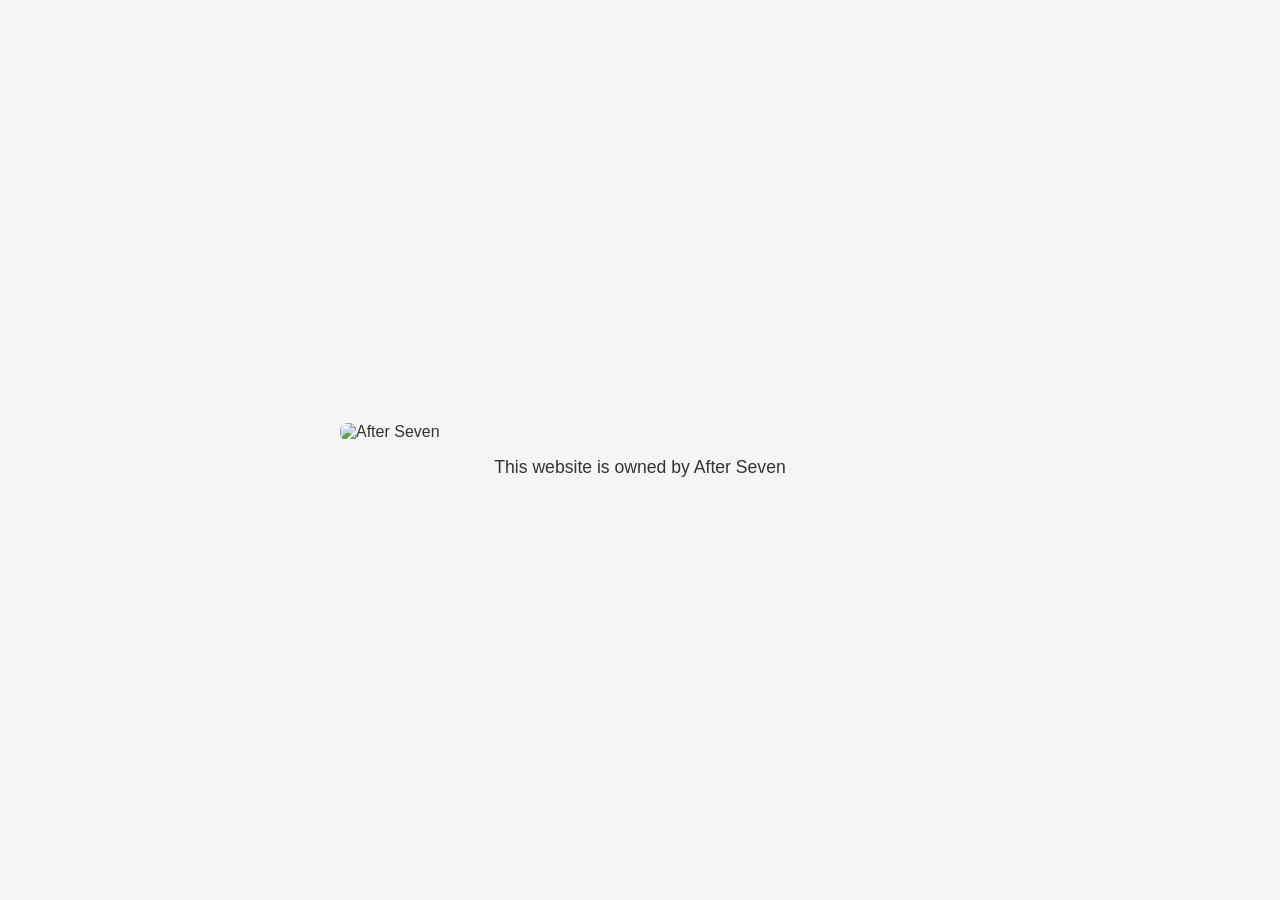
==== index.html @ 6e54cb53 "Initial project scaffold with HTML structure and assets Co-Authored-By: Claude Sonnet 4.6 <noreply@a" ====
<!DOCTYPE html>
<html lang="en">
<head>
  <meta charset="UTF-8">
  <meta name="viewport" content="width=device-width, initial-scale=1.0">
  <title>After Seven</title>
  <link rel="stylesheet" href="css/style.css">
  <link rel="stylesheet" href="css/components.css">
  <style>
    body {
      display: flex;
      flex-direction: column;
      align-items: center;
      justify-content: center;
      min-height: 100vh;
    }

    img {
      max-width: 600px;
      width: 100%;
      border-radius: 8px;
    }

    p {
      margin-top: 16px;
      font-size: 1.1rem;
    }
  </style>
</head>
<body>
  <img src="YOUR_IMAGE_URL_HERE" alt="After Seven">
  <p>This website is owned by After Seven</p>
</body>
</html>
---- css/style.css ----
* {
  box-sizing: border-box;
  margin: 0;
  padding: 0;
}

body {
  font-family: sans-serif;
  background-color: #f5f5f5;
  color: #333;
}
---- css/components.css ----
/* Reusable component styles */
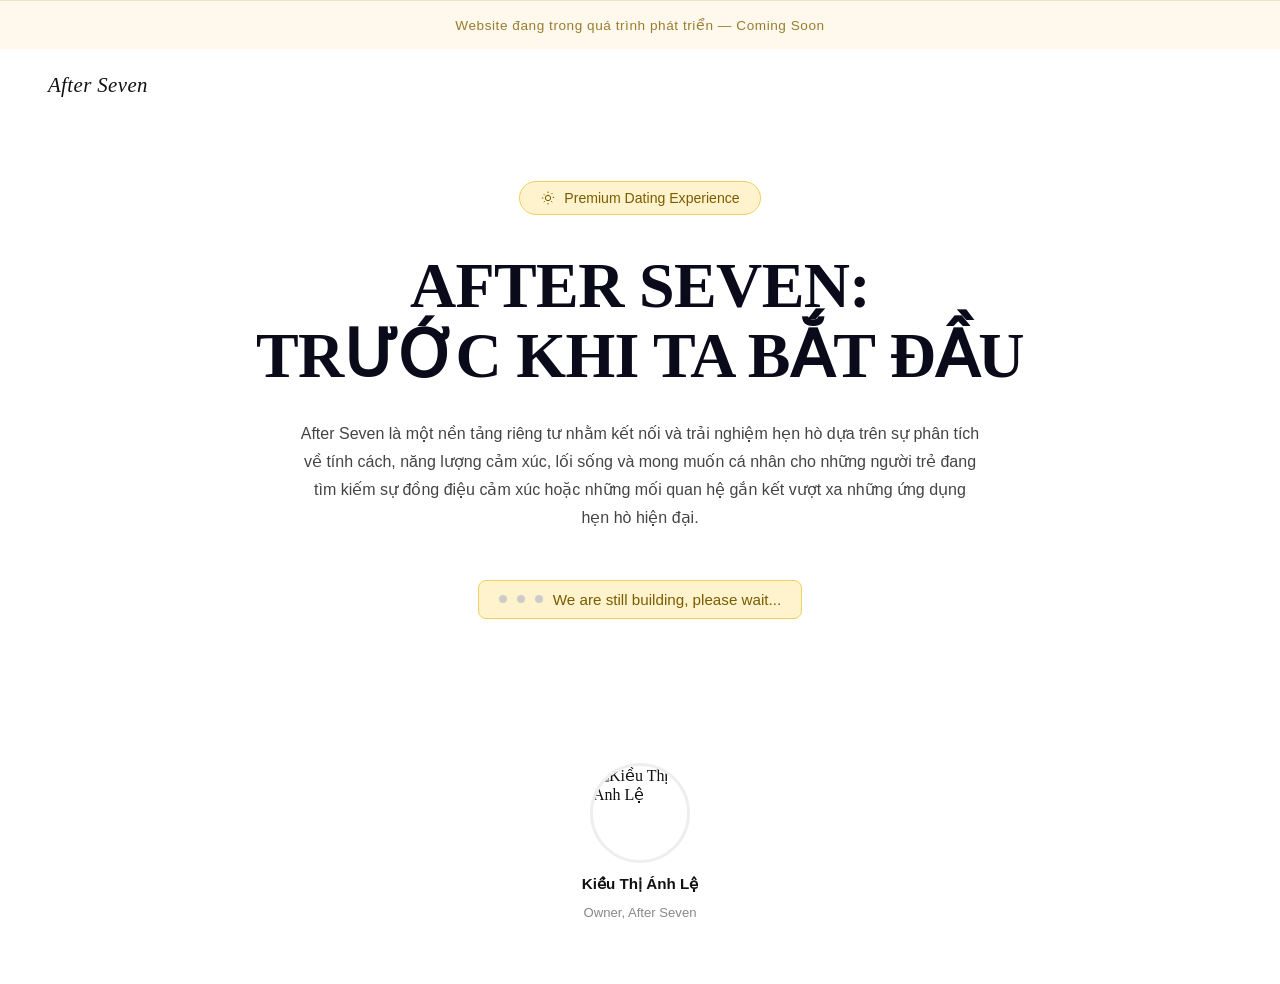
==== commit 319b1ff6: "Update landing page UI with coming-soon state and owner section Co-Authored-By: Claude Sonnet 4.6 <n" ====
--- a/index.html
+++ b/index.html
@@ -1,5 +1,5 @@
 <!DOCTYPE html>
-<html lang="en">
+<html lang="vi">
 <head>
   <meta charset="UTF-8">
   <meta name="viewport" content="width=device-width, initial-scale=1.0">
@@ -7,28 +7,204 @@
   <link rel="stylesheet" href="css/style.css">
   <link rel="stylesheet" href="css/components.css">
   <style>
+    * {
+      box-sizing: border-box;
+      margin: 0;
+      padding: 0;
+    }
+
     body {
+      font-family: 'Georgia', serif;
+      background: #fff;
+      color: #111;
+      min-height: 100vh;
+    }
+
+    /* NAV */
+    nav {
+      display: flex;
+      align-items: center;
+      justify-content: space-between;
+      padding: 24px 48px;
+    }
+
+    .nav-logo {
+      font-family: 'Georgia', serif;
+      font-style: italic;
+      font-size: 1.3rem;
+      font-weight: normal;
+      letter-spacing: 0.02em;
+    }
+
+    /* HERO */
+    .hero {
       display: flex;
       flex-direction: column;
       align-items: center;
-      justify-content: center;
-      min-height: 100vh;
-    }
-
-    img {
-      max-width: 600px;
-      width: 100%;
+      text-align: center;
+      padding: 60px 24px 80px;
+      max-width: 860px;
+      margin: 0 auto;
+    }
+
+    .badge {
+      display: inline-flex;
+      align-items: center;
+      gap: 8px;
+      background: #fff3cd;
+      border: 1px solid #f0d060;
+      border-radius: 999px;
+      padding: 8px 20px;
+      font-family: sans-serif;
+      font-size: 0.88rem;
+      color: #7a5c00;
+      margin-bottom: 36px;
+    }
+
+    .badge svg {
+      width: 16px;
+      height: 16px;
+      stroke: #7a5c00;
+      fill: none;
+      stroke-width: 1.5;
+    }
+
+    .hero h1 {
+      font-family: 'Georgia', serif;
+      font-size: clamp(2.4rem, 6vw, 4rem);
+      font-weight: 900;
+      line-height: 1.1;
+      letter-spacing: -0.01em;
+      color: #0a0a1a;
+      margin-bottom: 28px;
+    }
+
+    .hero p {
+      font-family: sans-serif;
+      font-size: 1rem;
+      line-height: 1.75;
+      color: #444;
+      max-width: 680px;
+      margin-bottom: 48px;
+    }
+
+    /* BUILDING NOTICE */
+    .building {
+      display: flex;
+      align-items: center;
+      gap: 10px;
+      font-family: sans-serif;
+      font-size: 0.95rem;
+      color: #7a5c00;
+      background: #fff3cd;
+      border: 1px solid #f0d060;
       border-radius: 8px;
-    }
-
-    p {
-      margin-top: 16px;
-      font-size: 1.1rem;
+      padding: 10px 20px;
+      margin-bottom: 64px;
+    }
+
+    .building .dot {
+      width: 8px;
+      height: 8px;
+      border-radius: 50%;
+      background: #ccc;
+      animation: pulse 1.4s ease-in-out infinite;
+    }
+
+    .building .dot:nth-child(2) { animation-delay: 0.2s; }
+    .building .dot:nth-child(3) { animation-delay: 0.4s; }
+
+    @keyframes pulse {
+      0%, 80%, 100% { opacity: 0.3; transform: scale(0.9); }
+      40% { opacity: 1; transform: scale(1.1); }
+    }
+
+    /* OWNER */
+    .owner {
+      display: flex;
+      flex-direction: column;
+      align-items: center;
+      gap: 12px;
+      padding-bottom: 64px;
+    }
+
+    .owner img {
+      width: 100px;
+      height: 100px;
+      border-radius: 50%;
+      object-fit: cover;
+      border: 3px solid #eee;
+    }
+
+    .owner-name {
+      font-family: sans-serif;
+      font-size: 0.95rem;
+      font-weight: 600;
+      color: #111;
+    }
+
+    .owner-title {
+      font-family: sans-serif;
+      font-size: 0.82rem;
+      color: #888;
+    }
+
+    /* COMING SOON BANNER */
+    .coming-soon {
+      text-align: center;
+      padding: 16px;
+      background: #fef9ec;
+      border-top: 1px solid #f0e6c0;
+      font-family: sans-serif;
+      font-size: 0.85rem;
+      color: #9a7c30;
+      letter-spacing: 0.04em;
     }
   </style>
 </head>
 <body>
-  <img src="YOUR_IMAGE_URL_HERE" alt="After Seven">
-  <p>This website is owned by After Seven</p>
+
+  <div class="coming-soon">
+    Website đang trong quá trình phát triển &mdash; Coming Soon
+  </div>
+
+  <nav>
+    <div class="nav-logo">After Seven</div>
+  </nav>
+
+  <section class="hero">
+    <div class="badge">
+      <!-- sparkle icon -->
+      <svg viewBox="0 0 24 24" xmlns="http://www.w3.org/2000/svg">
+        <path stroke-linecap="round" stroke-linejoin="round"
+          d="M12 3v1m0 16v1m8.66-10h-1M4.34 12h-1m14.95-6.95-.71.71M6.71 17.29l-.71.71m0-11.31.71.71M17.29 17.29l.71.71M12 8a4 4 0 1 0 0 8 4 4 0 0 0 0-8Z"/>
+      </svg>
+      Premium Dating Experience
+    </div>
+
+    <h1>AFTER SEVEN:<br>TRƯỚC KHI TA BẮT ĐẦU</h1>
+
+    <p>
+      After Seven là một nền tảng riêng tư nhằm kết nối và trải nghiệm hẹn hò dựa trên sự phân tích
+      về tính cách, năng lượng cảm xúc, lối sống và mong muốn cá nhân cho những người trẻ đang
+      tìm kiếm sự đồng điệu cảm xúc hoặc những mối quan hệ gắn kết vượt xa những ứng dụng hẹn
+      hò hiện đại.
+    </p>
+
+    <div class="building">
+      <span class="dot"></span>
+      <span class="dot"></span>
+      <span class="dot"></span>
+      We are still building, please wait...
+    </div>
+  </section>
+
+  <div class="owner">
+    <img src="https://scontent.fhan5-11.fna.fbcdn.net/v/t39.30808-1/549031109_4333775070180541_8718393433839243606_n.jpg?stp=dst-jpg_tt6&cstp=mx960x960&ctp=s480x480&_nc_cat=100&ccb=1-7&_nc_sid=1d2534&_nc_eui2=AeENaUhGFufyndidsKFMW6CHoy9fLB8mkPejL18sHyaQ91b7zGTlopPY50MqHDbfbHuqmyL2lcvXsLgmA7yfPsUX&_nc_ohc=wnIxgRGrm7cQ7kNvwE7G104&_nc_oc=AdqxpYU5PGSufBaKutEJc3_Bt7JQWYYvwznaQJuMi6xrhIJ7Trh1cHAeR4sSrZWbSc4&_nc_zt=24&_nc_ht=scontent.fhan5-11.fna&_nc_gid=SxeAxIdn9M-2Nd_Zi9cuxQ&_nc_ss=7b2a8&oh=00_Af_ofnrxqnzYYe_c1-Ek9IJ6Bdl3ufUy4z3HOZ7GBFa0Ag&oe=6A3747F4" alt="Kiều Thị Ánh Lệ">
+    <div class="owner-name">Kiều Thị Ánh Lệ</div>
+    <div class="owner-title">Owner, After Seven</div>
+  </div>
+
+  <script src="js/main.js"></script>
 </body>
 </html>
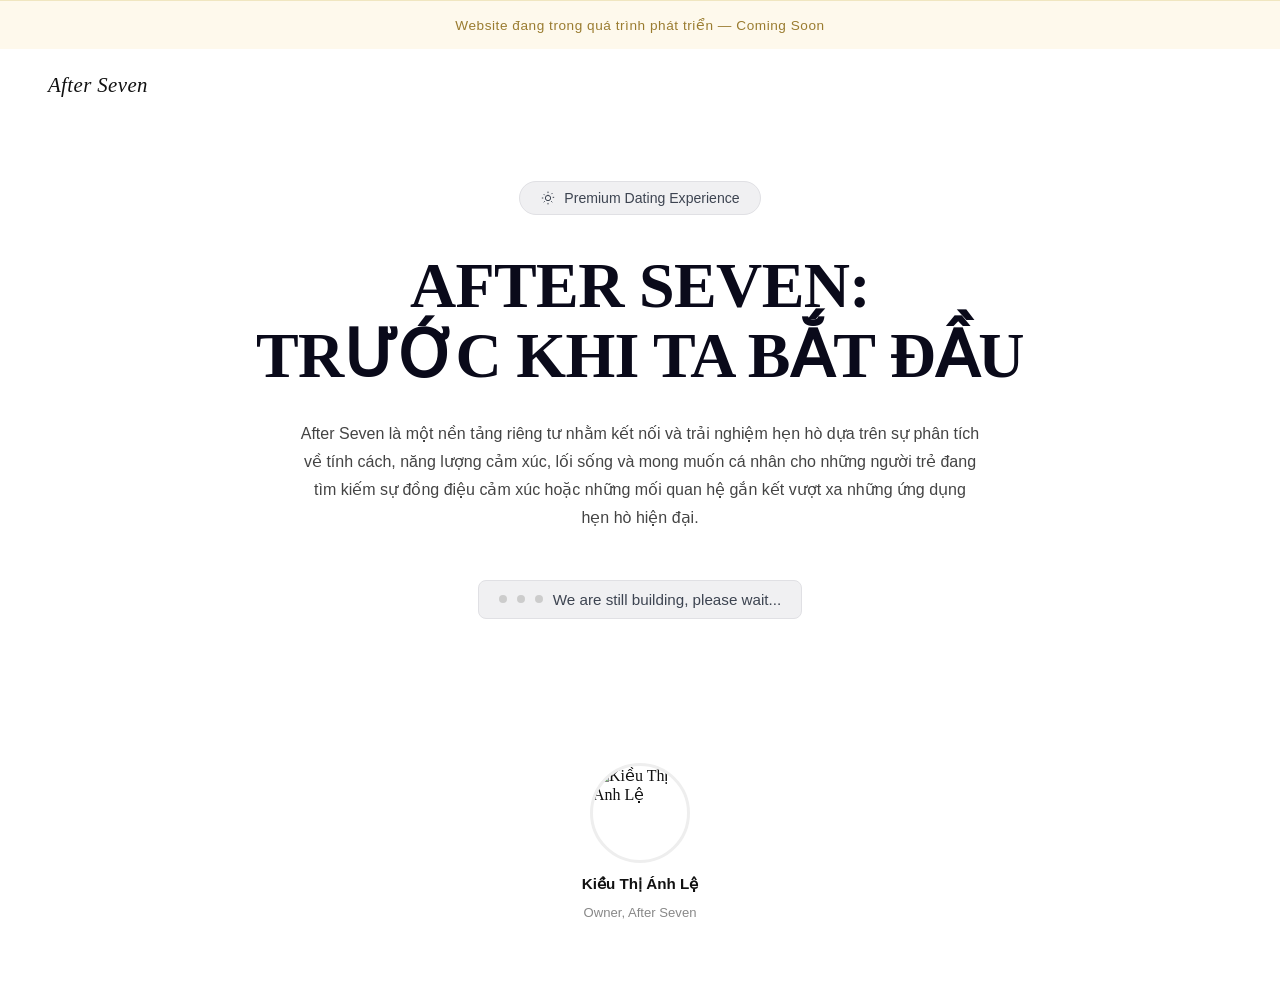
==== commit fdd06dfb: "Match badge and building notice to grey style Co-Authored-By: Claude Sonnet 4.6 <noreply@anthropic.c" ====
--- a/index.html
+++ b/index.html
@@ -51,20 +51,20 @@
       display: inline-flex;
       align-items: center;
       gap: 8px;
-      background: #fff3cd;
-      border: 1px solid #f0d060;
+      background: #f0f0f2;
+      border: 1px solid #e0e0e4;
       border-radius: 999px;
       padding: 8px 20px;
       font-family: sans-serif;
       font-size: 0.88rem;
-      color: #7a5c00;
+      color: #3d4451;
       margin-bottom: 36px;
     }
 
     .badge svg {
       width: 16px;
       height: 16px;
-      stroke: #7a5c00;
+      stroke: #3d4451;
       fill: none;
       stroke-width: 1.5;
     }
@@ -95,9 +95,9 @@
       gap: 10px;
       font-family: sans-serif;
       font-size: 0.95rem;
-      color: #7a5c00;
-      background: #fff3cd;
-      border: 1px solid #f0d060;
+      color: #3d4451;
+      background: #f0f0f2;
+      border: 1px solid #e0e0e4;
       border-radius: 8px;
       padding: 10px 20px;
       margin-bottom: 64px;
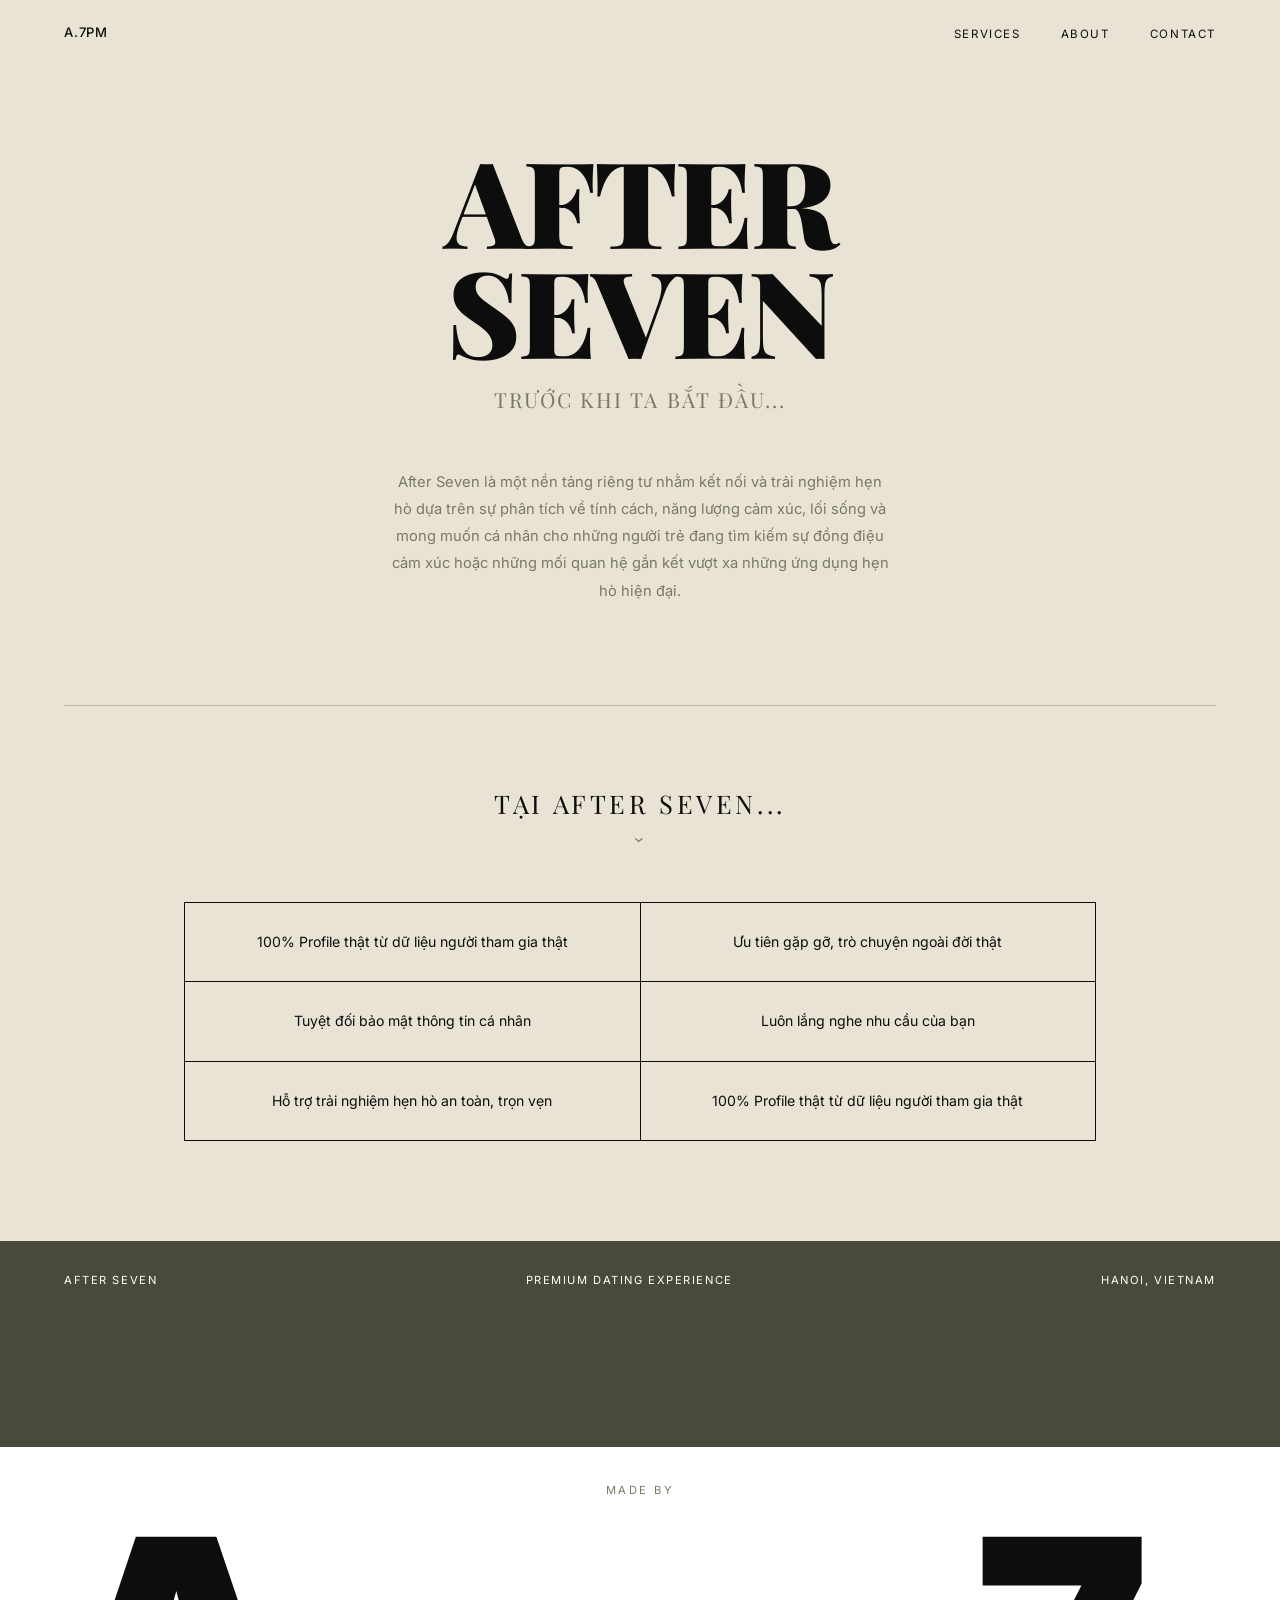
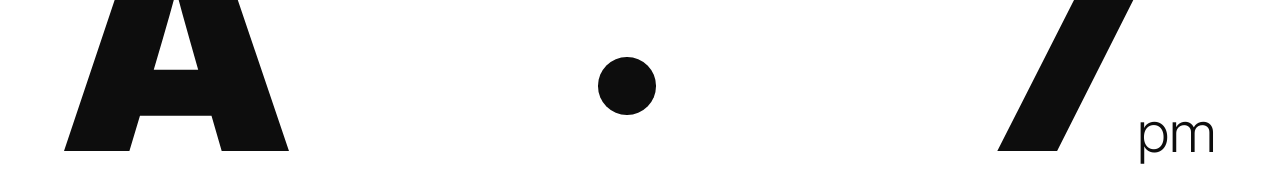
==== commit 250a09d0: "Rebuild homepage and add Services + Detail pages - Replaced old placeholder homepage with full brand" ====
--- a/index.html
+++ b/index.html
@@ -3,208 +3,72 @@
 <head>
   <meta charset="UTF-8">
   <meta name="viewport" content="width=device-width, initial-scale=1.0">
-  <title>After Seven</title>
+  <title>After Seven — Trước Khi Ta Bắt Đầu</title>
+  <link rel="preconnect" href="https://fonts.googleapis.com">
+  <link rel="preconnect" href="https://fonts.gstatic.com" crossorigin>
+  <link href="https://fonts.googleapis.com/css2?family=Playfair+Display:wght@400;700;900&family=Inter:wght@300;400;500&display=swap" rel="stylesheet">
   <link rel="stylesheet" href="css/style.css">
-  <link rel="stylesheet" href="css/components.css">
-  <style>
-    * {
-      box-sizing: border-box;
-      margin: 0;
-      padding: 0;
-    }
-
-    body {
-      font-family: 'Georgia', serif;
-      background: #fff;
-      color: #111;
-      min-height: 100vh;
-    }
-
-    /* NAV */
-    nav {
-      display: flex;
-      align-items: center;
-      justify-content: space-between;
-      padding: 24px 48px;
-    }
-
-    .nav-logo {
-      font-family: 'Georgia', serif;
-      font-style: italic;
-      font-size: 1.3rem;
-      font-weight: normal;
-      letter-spacing: 0.02em;
-    }
-
-    /* HERO */
-    .hero {
-      display: flex;
-      flex-direction: column;
-      align-items: center;
-      text-align: center;
-      padding: 60px 24px 80px;
-      max-width: 860px;
-      margin: 0 auto;
-    }
-
-    .badge {
-      display: inline-flex;
-      align-items: center;
-      gap: 8px;
-      background: #f0f0f2;
-      border: 1px solid #e0e0e4;
-      border-radius: 999px;
-      padding: 8px 20px;
-      font-family: sans-serif;
-      font-size: 0.88rem;
-      color: #3d4451;
-      margin-bottom: 36px;
-    }
-
-    .badge svg {
-      width: 16px;
-      height: 16px;
-      stroke: #3d4451;
-      fill: none;
-      stroke-width: 1.5;
-    }
-
-    .hero h1 {
-      font-family: 'Georgia', serif;
-      font-size: clamp(2.4rem, 6vw, 4rem);
-      font-weight: 900;
-      line-height: 1.1;
-      letter-spacing: -0.01em;
-      color: #0a0a1a;
-      margin-bottom: 28px;
-    }
-
-    .hero p {
-      font-family: sans-serif;
-      font-size: 1rem;
-      line-height: 1.75;
-      color: #444;
-      max-width: 680px;
-      margin-bottom: 48px;
-    }
-
-    /* BUILDING NOTICE */
-    .building {
-      display: flex;
-      align-items: center;
-      gap: 10px;
-      font-family: sans-serif;
-      font-size: 0.95rem;
-      color: #3d4451;
-      background: #f0f0f2;
-      border: 1px solid #e0e0e4;
-      border-radius: 8px;
-      padding: 10px 20px;
-      margin-bottom: 64px;
-    }
-
-    .building .dot {
-      width: 8px;
-      height: 8px;
-      border-radius: 50%;
-      background: #ccc;
-      animation: pulse 1.4s ease-in-out infinite;
-    }
-
-    .building .dot:nth-child(2) { animation-delay: 0.2s; }
-    .building .dot:nth-child(3) { animation-delay: 0.4s; }
-
-    @keyframes pulse {
-      0%, 80%, 100% { opacity: 0.3; transform: scale(0.9); }
-      40% { opacity: 1; transform: scale(1.1); }
-    }
-
-    /* OWNER */
-    .owner {
-      display: flex;
-      flex-direction: column;
-      align-items: center;
-      gap: 12px;
-      padding-bottom: 64px;
-    }
-
-    .owner img {
-      width: 100px;
-      height: 100px;
-      border-radius: 50%;
-      object-fit: cover;
-      border: 3px solid #eee;
-    }
-
-    .owner-name {
-      font-family: sans-serif;
-      font-size: 0.95rem;
-      font-weight: 600;
-      color: #111;
-    }
-
-    .owner-title {
-      font-family: sans-serif;
-      font-size: 0.82rem;
-      color: #888;
-    }
-
-    /* COMING SOON BANNER */
-    .coming-soon {
-      text-align: center;
-      padding: 16px;
-      background: #fef9ec;
-      border-top: 1px solid #f0e6c0;
-      font-family: sans-serif;
-      font-size: 0.85rem;
-      color: #9a7c30;
-      letter-spacing: 0.04em;
-    }
-  </style>
 </head>
 <body>
 
-  <div class="coming-soon">
-    Website đang trong quá trình phát triển &mdash; Coming Soon
-  </div>
-
-  <nav>
-    <div class="nav-logo">After Seven</div>
+  <!-- NAV -->
+  <nav class="nav">
+    <a class="nav-logo" href="#">A.7PM</a>
+    <ul class="nav-links">
+      <li><a href="pages/services.html">SERVICES</a></li>
+      <li><a href="#">ABOUT</a></li>
+      <li><a href="#">CONTACT</a></li>
+    </ul>
   </nav>
 
+  <!-- HERO -->
   <section class="hero">
-    <div class="badge">
-      <!-- sparkle icon -->
-      <svg viewBox="0 0 24 24" xmlns="http://www.w3.org/2000/svg">
-        <path stroke-linecap="round" stroke-linejoin="round"
-          d="M12 3v1m0 16v1m8.66-10h-1M4.34 12h-1m14.95-6.95-.71.71M6.71 17.29l-.71.71m0-11.31.71.71M17.29 17.29l.71.71M12 8a4 4 0 1 0 0 8 4 4 0 0 0 0-8Z"/>
-      </svg>
-      Premium Dating Experience
+    <h1 class="hero-title">AFTER SEVEN</h1>
+    <p class="hero-subtitle">TRƯỚC KHI TA BẮT ĐẦU...</p>
+    <p class="hero-body">
+      After Seven là một nền tảng riêng tư nhằm kết nối và trải nghiệm hẹn hò dựa trên
+      sự phân tích về tính cách, năng lượng cảm xúc, lối sống và mong muốn cá nhân
+      cho những người trẻ đang tìm kiếm sự đồng điệu cảm xúc hoặc những mối quan hệ
+      gắn kết vượt xa những ứng dụng hẹn hò hiện đại.
+    </p>
+  </section>
+
+  <hr class="section-divider">
+
+  <!-- FEATURES -->
+  <section class="features">
+    <div class="features-header">
+      <h2 class="features-title">TẠI AFTER SEVEN...</h2>
+      <span class="features-marker">›</span>
     </div>
-
-    <h1>AFTER SEVEN:<br>TRƯỚC KHI TA BẮT ĐẦU</h1>
-
-    <p>
-      After Seven là một nền tảng riêng tư nhằm kết nối và trải nghiệm hẹn hò dựa trên sự phân tích
-      về tính cách, năng lượng cảm xúc, lối sống và mong muốn cá nhân cho những người trẻ đang
-      tìm kiếm sự đồng điệu cảm xúc hoặc những mối quan hệ gắn kết vượt xa những ứng dụng hẹn
-      hò hiện đại.
-    </p>
-
-    <div class="building">
-      <span class="dot"></span>
-      <span class="dot"></span>
-      <span class="dot"></span>
-      We are still building, please wait...
+    <div class="features-grid">
+      <div class="feature-card">100% Profile thật từ dữ liệu người tham gia thật</div>
+      <div class="feature-card">Ưu tiên gặp gỡ, trò chuyện ngoài đời thật</div>
+      <div class="feature-card">Tuyệt đối bảo mật thông tin cá nhân</div>
+      <div class="feature-card">Luôn lắng nghe nhu cầu của bạn</div>
+      <div class="feature-card">Hỗ trợ trải nghiệm hẹn hò an toàn, trọn vẹn</div>
+      <div class="feature-card">100% Profile thật từ dữ liệu người tham gia thật</div>
     </div>
   </section>
 
-  <div class="owner">
-    <img src="https://scontent.fhan5-11.fna.fbcdn.net/v/t39.30808-1/549031109_4333775070180541_8718393433839243606_n.jpg?stp=dst-jpg_tt6&cstp=mx960x960&ctp=s480x480&_nc_cat=100&ccb=1-7&_nc_sid=1d2534&_nc_eui2=AeENaUhGFufyndidsKFMW6CHoy9fLB8mkPejL18sHyaQ91b7zGTlopPY50MqHDbfbHuqmyL2lcvXsLgmA7yfPsUX&_nc_ohc=wnIxgRGrm7cQ7kNvwE7G104&_nc_oc=AdqxpYU5PGSufBaKutEJc3_Bt7JQWYYvwznaQJuMi6xrhIJ7Trh1cHAeR4sSrZWbSc4&_nc_zt=24&_nc_ht=scontent.fhan5-11.fna&_nc_gid=SxeAxIdn9M-2Nd_Zi9cuxQ&_nc_ss=7b2a8&oh=00_Af_ofnrxqnzYYe_c1-Ek9IJ6Bdl3ufUy4z3HOZ7GBFa0Ag&oe=6A3747F4" alt="Kiều Thị Ánh Lệ">
-    <div class="owner-name">Kiều Thị Ánh Lệ</div>
-    <div class="owner-title">Owner, After Seven</div>
-  </div>
+  <!-- FOOTER -->
+  <footer class="footer">
+    <div class="footer-info">
+      <span>AFTER SEVEN</span>
+      <span>PREMIUM DATING EXPERIENCE</span>
+      <span>HANOI, VIETNAM</span>
+    </div>
+    <div class="footer-brand">
+      <p class="footer-made-by">MADE BY</p>
+      <div class="footer-logo">
+        <span class="logo-a">A</span>
+        <div class="logo-dot"></div>
+        <div class="logo-right">
+          <span class="logo-seven">7</span><span class="logo-pm">pm</span>
+        </div>
+      </div>
+    </div>
+  </footer>
 
-  <script src="js/main.js"></script>
 </body>
 </html>
--- a/css/style.css
+++ b/css/style.css
@@ -1,11 +1,247 @@
-* {
+/* ===================================
+   RESET & VARIABLES
+=================================== */
+*, *::before, *::after {
   box-sizing: border-box;
   margin: 0;
   padding: 0;
 }
 
+:root {
+  --bg:          #E8E3D4;   /* cream — page background */
+  --text:        #0D0D0D;   /* black — primary text */
+  --text-muted:  #7A7966;   /* olive grey — secondary text */
+  --olive-dark:  #4A4A3C;   /* dark olive — footer dark bg */
+  --white:       #ffffff;
+
+  --font-display: 'Playfair Display', Georgia, serif;
+  --font-body:    'Inter', sans-serif;
+
+  --pad-x: clamp(24px, 5vw, 80px);
+}
+
 body {
-  font-family: sans-serif;
-  background-color: #f5f5f5;
-  color: #333;
-}
+  background: var(--bg);
+  color: var(--text);
+  font-family: var(--font-body);
+  -webkit-font-smoothing: antialiased;
+}
+
+/* ===================================
+   NAV
+=================================== */
+.nav {
+  display: flex;
+  align-items: center;
+  justify-content: space-between;
+  padding: 22px var(--pad-x);
+}
+
+.nav-logo {
+  font-family: var(--font-body);
+  font-size: 0.82rem;
+  font-weight: 500;
+  letter-spacing: 0.06em;
+  color: var(--text);
+  text-decoration: none;
+}
+
+.nav-links {
+  display: flex;
+  list-style: none;
+  gap: 40px;
+}
+
+.nav-links a {
+  font-size: 0.72rem;
+  font-weight: 400;
+  letter-spacing: 0.14em;
+  color: var(--text);
+  text-decoration: none;
+  transition: opacity 0.2s;
+}
+
+.nav-links a:hover { opacity: 0.5; }
+
+/* ===================================
+   HERO
+=================================== */
+.hero {
+  display: flex;
+  flex-direction: column;
+  align-items: center;
+  text-align: center;
+  padding: 80px var(--pad-x) 100px;
+  max-width: 860px;
+  margin: 0 auto;
+}
+
+.hero-title {
+  font-family: var(--font-display);
+  font-size: clamp(3.5rem, 11vw, 7.5rem);
+  font-weight: 900;
+  letter-spacing: -0.02em;
+  line-height: 0.92;
+  color: var(--text);
+  margin-bottom: 20px;
+}
+
+.hero-subtitle {
+  font-family: var(--font-display);
+  font-size: clamp(0.95rem, 2vw, 1.3rem);
+  font-weight: 400;
+  letter-spacing: 0.1em;
+  color: var(--text-muted);
+  margin-bottom: 56px;
+}
+
+.hero-body {
+  font-size: 0.92rem;
+  line-height: 1.85;
+  color: var(--text-muted);
+  max-width: 500px;
+}
+
+/* ===================================
+   DIVIDER
+=================================== */
+.section-divider {
+  border: none;
+  border-top: 1px solid rgba(13, 13, 13, 0.2);
+  margin: 0 var(--pad-x);
+}
+
+/* ===================================
+   FEATURES
+=================================== */
+.features {
+  padding: 80px var(--pad-x) 100px;
+  max-width: 1040px;
+  margin: 0 auto;
+}
+
+.features-header {
+  text-align: center;
+  margin-bottom: 52px;
+}
+
+.features-title {
+  font-family: var(--font-display);
+  font-size: clamp(1.1rem, 2.5vw, 1.6rem);
+  font-weight: 400;
+  letter-spacing: 0.14em;
+  color: var(--text);
+  margin-bottom: 10px;
+}
+
+.features-marker {
+  display: inline-block;
+  font-size: 1rem;
+  color: var(--text-muted);
+  transform: rotate(90deg);
+}
+
+.features-grid {
+  display: grid;
+  grid-template-columns: 1fr 1fr;
+  border-top: 1px solid var(--text);
+  border-left: 1px solid var(--text);
+}
+
+.feature-card {
+  padding: 28px 36px;
+  font-size: 0.88rem;
+  line-height: 1.6;
+  color: var(--text);
+  text-align: center;
+  border-right: 1px solid var(--text);
+  border-bottom: 1px solid var(--text);
+}
+
+/* ===================================
+   FOOTER — INFO BAR (dark)
+=================================== */
+.footer-info {
+  display: flex;
+  justify-content: space-between;
+  align-items: flex-start;
+  padding: 32px var(--pad-x) 160px;
+  background: var(--olive-dark);
+  color: var(--white);
+  font-size: 0.7rem;
+  letter-spacing: 0.14em;
+}
+
+/* ===================================
+   FOOTER — BRAND (white)
+=================================== */
+.footer-brand {
+  background: var(--white);
+  padding: 36px var(--pad-x) 0;
+  overflow: hidden;
+}
+
+.footer-made-by {
+  text-align: center;
+  font-size: 0.7rem;
+  letter-spacing: 0.22em;
+  color: var(--text-muted);
+  margin-bottom: 0;
+}
+
+.footer-logo {
+  display: flex;
+  align-items: flex-end;
+  justify-content: space-between;
+}
+
+.logo-a,
+.logo-seven {
+  font-family: var(--font-body);
+  font-size: clamp(120px, 23vw, 300px);
+  font-weight: 900;
+  color: var(--text);
+  line-height: 1;
+  letter-spacing: -0.04em;
+}
+
+.logo-dot {
+  width: clamp(24px, 4.5vw, 65px);
+  height: clamp(24px, 4.5vw, 65px);
+  background: var(--text);
+  border-radius: 50%;
+  margin-bottom: clamp(28px, 6vw, 88px);
+  flex-shrink: 0;
+}
+
+.logo-right {
+  display: flex;
+  align-items: flex-end;
+}
+
+.logo-pm {
+  font-family: var(--font-body);
+  font-size: clamp(26px, 4.5vw, 65px);
+  font-weight: 300;
+  color: var(--text);
+  margin-bottom: clamp(8px, 2vw, 28px);
+  margin-left: 2px;
+  letter-spacing: -0.01em;
+}
+
+/* ===================================
+   RESPONSIVE — MOBILE
+=================================== */
+@media (max-width: 640px) {
+  .nav-links { gap: 20px; }
+
+  .features-grid {
+    grid-template-columns: 1fr;
+  }
+
+  .footer-info {
+    flex-direction: column;
+    gap: 10px;
+    padding-bottom: 80px;
+  }
+}
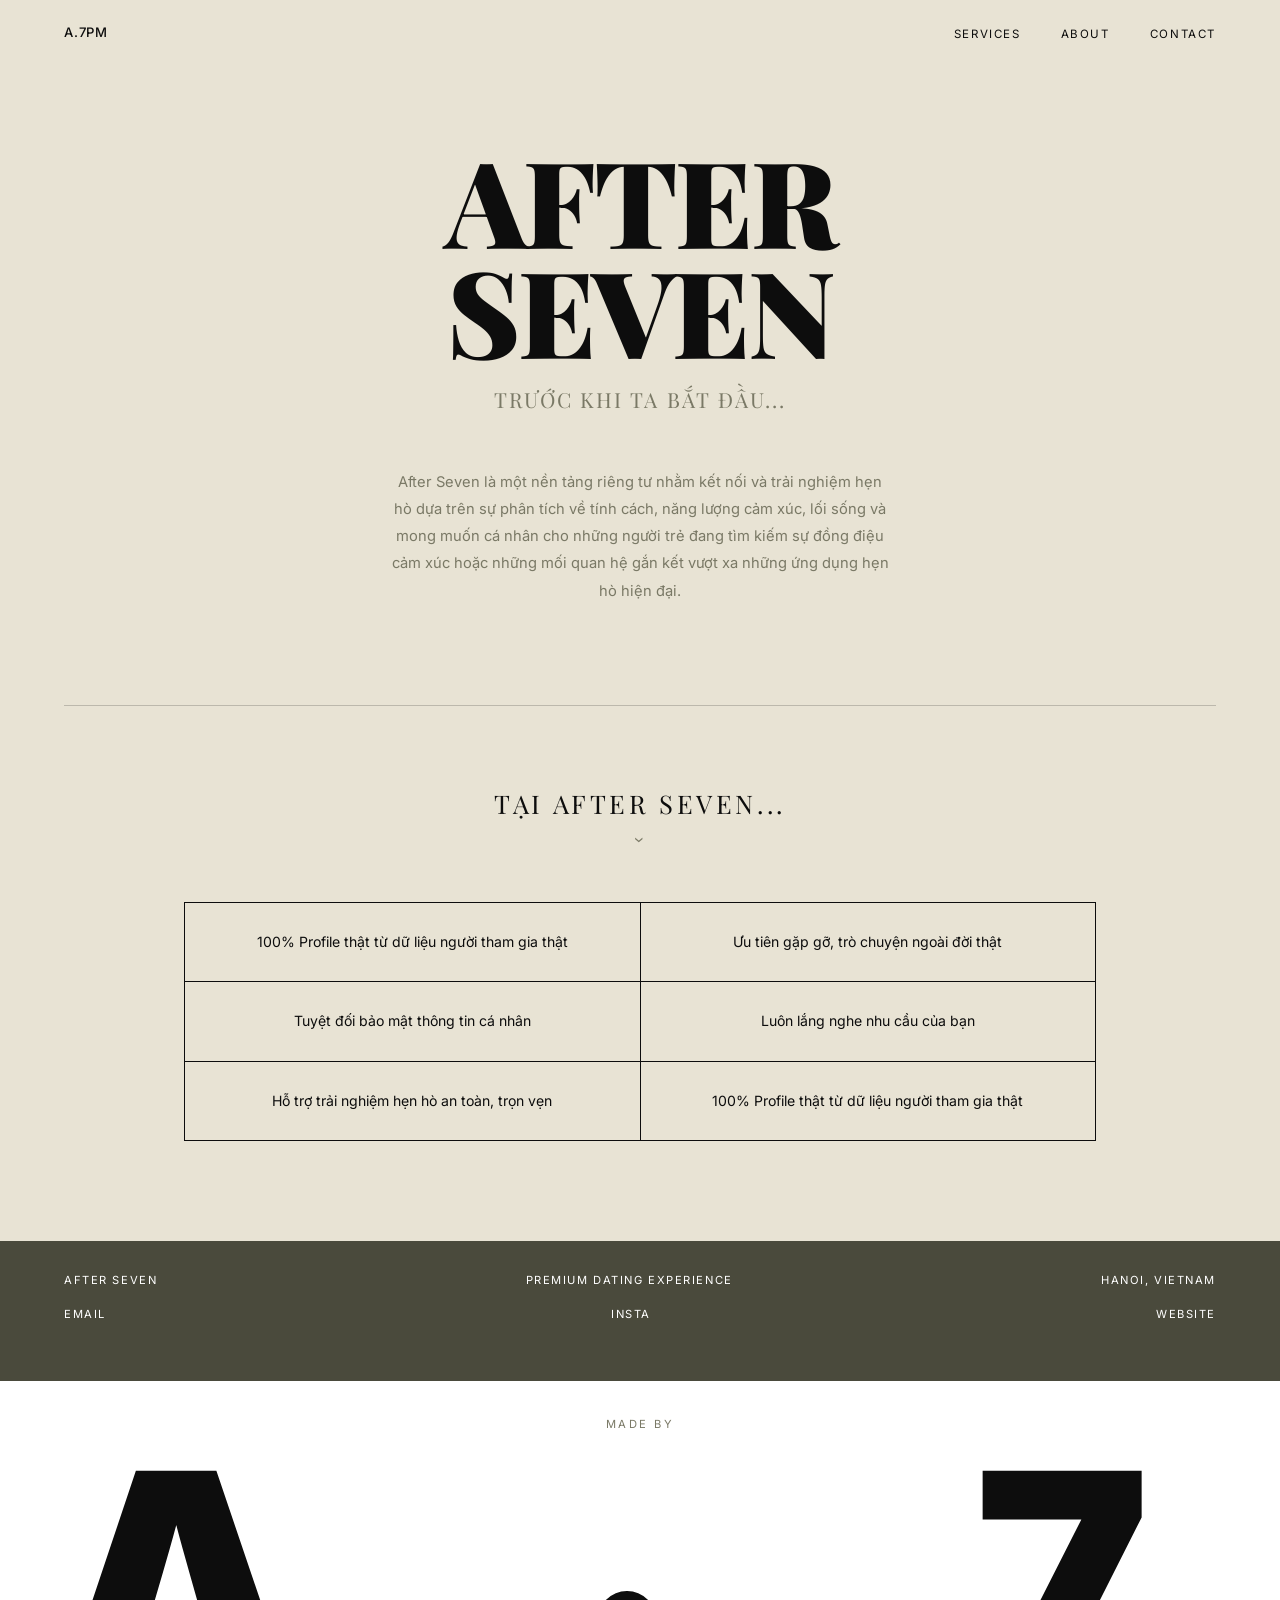
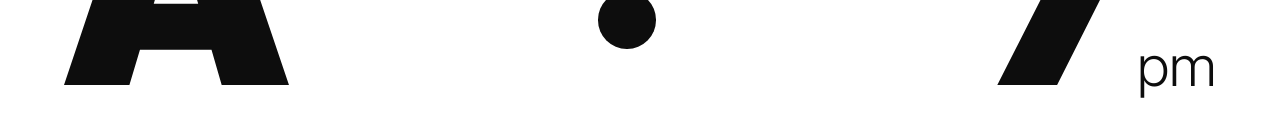
==== commit 1a235874: "Update footers, links, and Curated Match content layout - Replace dark footer on services and detail" ====
--- a/index.html
+++ b/index.html
@@ -16,8 +16,8 @@
     <a class="nav-logo" href="#">A.7PM</a>
     <ul class="nav-links">
       <li><a href="pages/services.html">SERVICES</a></li>
-      <li><a href="#">ABOUT</a></li>
-      <li><a href="#">CONTACT</a></li>
+      <li><a href="pages/services-detail.html">ABOUT</a></li>
+      <li><a href="#contact">CONTACT</a></li>
     </ul>
   </nav>
 
@@ -52,11 +52,16 @@
   </section>
 
   <!-- FOOTER -->
-  <footer class="footer">
+  <footer class="footer" id="contact">
     <div class="footer-info">
       <span>AFTER SEVEN</span>
       <span>PREMIUM DATING EXPERIENCE</span>
       <span>HANOI, VIETNAM</span>
+    </div>
+    <div class="footer-links">
+      <a href="mailto:support@theafterseven.com">EMAIL</a>
+      <a href="https://www.instagram.com/klehehe_/" target="_blank" rel="noopener">INSTA</a>
+      <a href="https://theafterseven.com" target="_blank" rel="noopener">WEBSITE</a>
     </div>
     <div class="footer-brand">
       <p class="footer-made-by">MADE BY</p>
--- a/css/style.css
+++ b/css/style.css
@@ -1,3 +1,7 @@
+html {
+  scroll-behavior: smooth;
+}
+
 /* ===================================
    RESET & VARIABLES
 =================================== */
@@ -165,12 +169,32 @@
   display: flex;
   justify-content: space-between;
   align-items: flex-start;
-  padding: 32px var(--pad-x) 160px;
+  padding: 32px var(--pad-x) 0;
   background: var(--olive-dark);
   color: var(--white);
   font-size: 0.7rem;
   letter-spacing: 0.14em;
 }
+
+/* ===================================
+   FOOTER — LINKS ROW
+=================================== */
+.footer-links {
+  display: flex;
+  justify-content: space-between;
+  padding: 20px var(--pad-x) 60px;
+  background: var(--olive-dark);
+}
+
+.footer-links a {
+  font-size: 0.7rem;
+  letter-spacing: 0.14em;
+  color: var(--white);
+  text-decoration: none;
+  transition: opacity 0.2s;
+}
+
+.footer-links a:hover { opacity: 0.6; }
 
 /* ===================================
    FOOTER — BRAND (white)
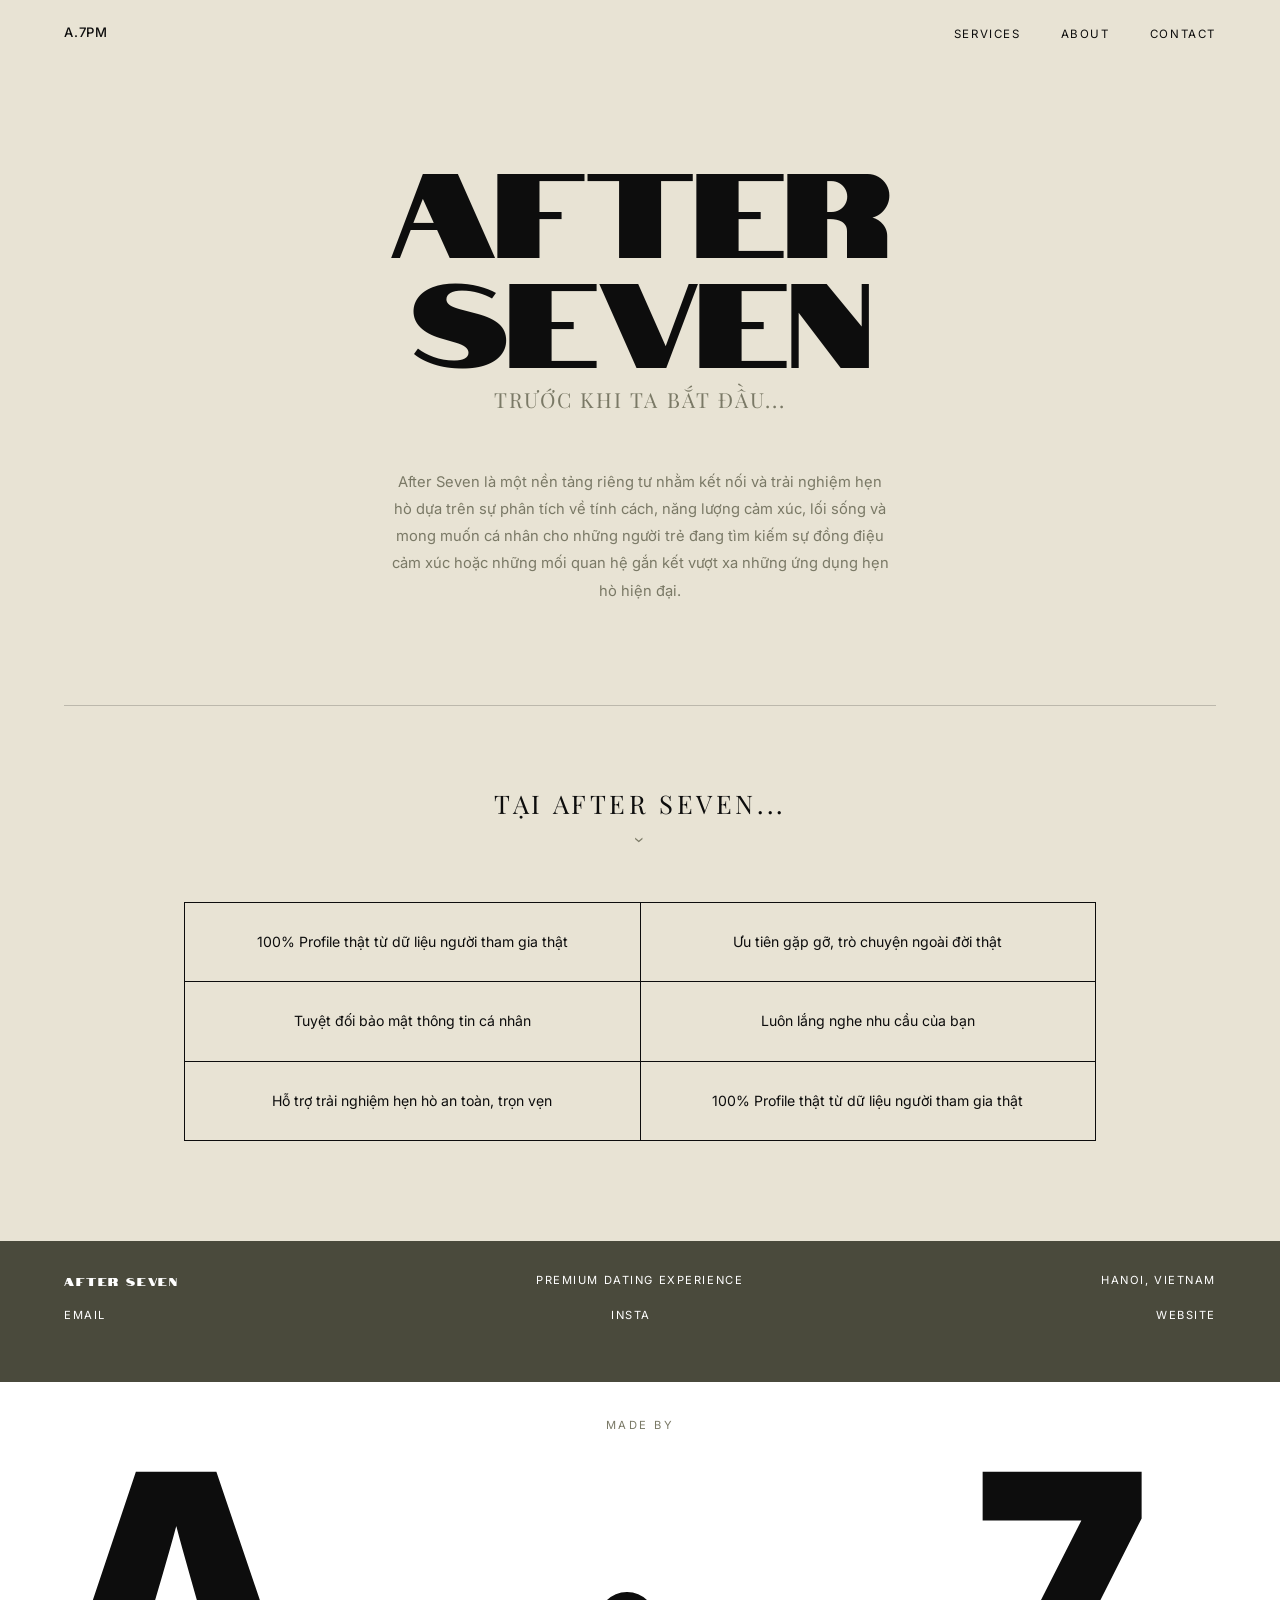
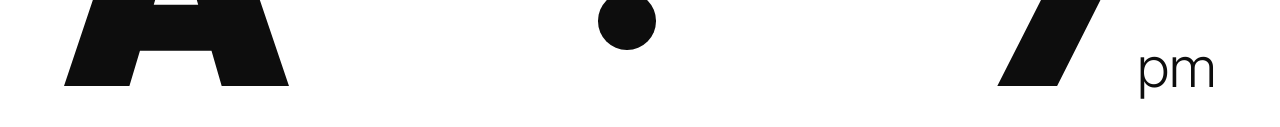
==== commit c73c190a: "Apply Notable font to all AFTER SEVEN text across all pages Co-Authored-By: Claude Sonnet 4.6 <norep" ====
--- a/index.html
+++ b/index.html
@@ -6,7 +6,7 @@
   <title>After Seven — Trước Khi Ta Bắt Đầu</title>
   <link rel="preconnect" href="https://fonts.googleapis.com">
   <link rel="preconnect" href="https://fonts.gstatic.com" crossorigin>
-  <link href="https://fonts.googleapis.com/css2?family=Playfair+Display:wght@400;700;900&family=Inter:wght@300;400;500&display=swap" rel="stylesheet">
+  <link href="https://fonts.googleapis.com/css2?family=Playfair+Display:wght@400;700;900&family=Inter:wght@300;400;500&family=Notable&display=swap" rel="stylesheet">
   <link rel="stylesheet" href="css/style.css">
 </head>
 <body>
@@ -23,7 +23,7 @@
 
   <!-- HERO -->
   <section class="hero">
-    <h1 class="hero-title">AFTER SEVEN</h1>
+    <h1 class="hero-title" style="font-family: 'Notable', sans-serif; font-weight: 400;">AFTER SEVEN</h1>
     <p class="hero-subtitle">TRƯỚC KHI TA BẮT ĐẦU...</p>
     <p class="hero-body">
       After Seven là một nền tảng riêng tư nhằm kết nối và trải nghiệm hẹn hò dựa trên
@@ -54,7 +54,7 @@
   <!-- FOOTER -->
   <footer class="footer" id="contact">
     <div class="footer-info">
-      <span>AFTER SEVEN</span>
+      <span style="font-family: 'Notable', sans-serif; font-weight: 400;">AFTER SEVEN</span>
       <span>PREMIUM DATING EXPERIENCE</span>
       <span>HANOI, VIETNAM</span>
     </div>
